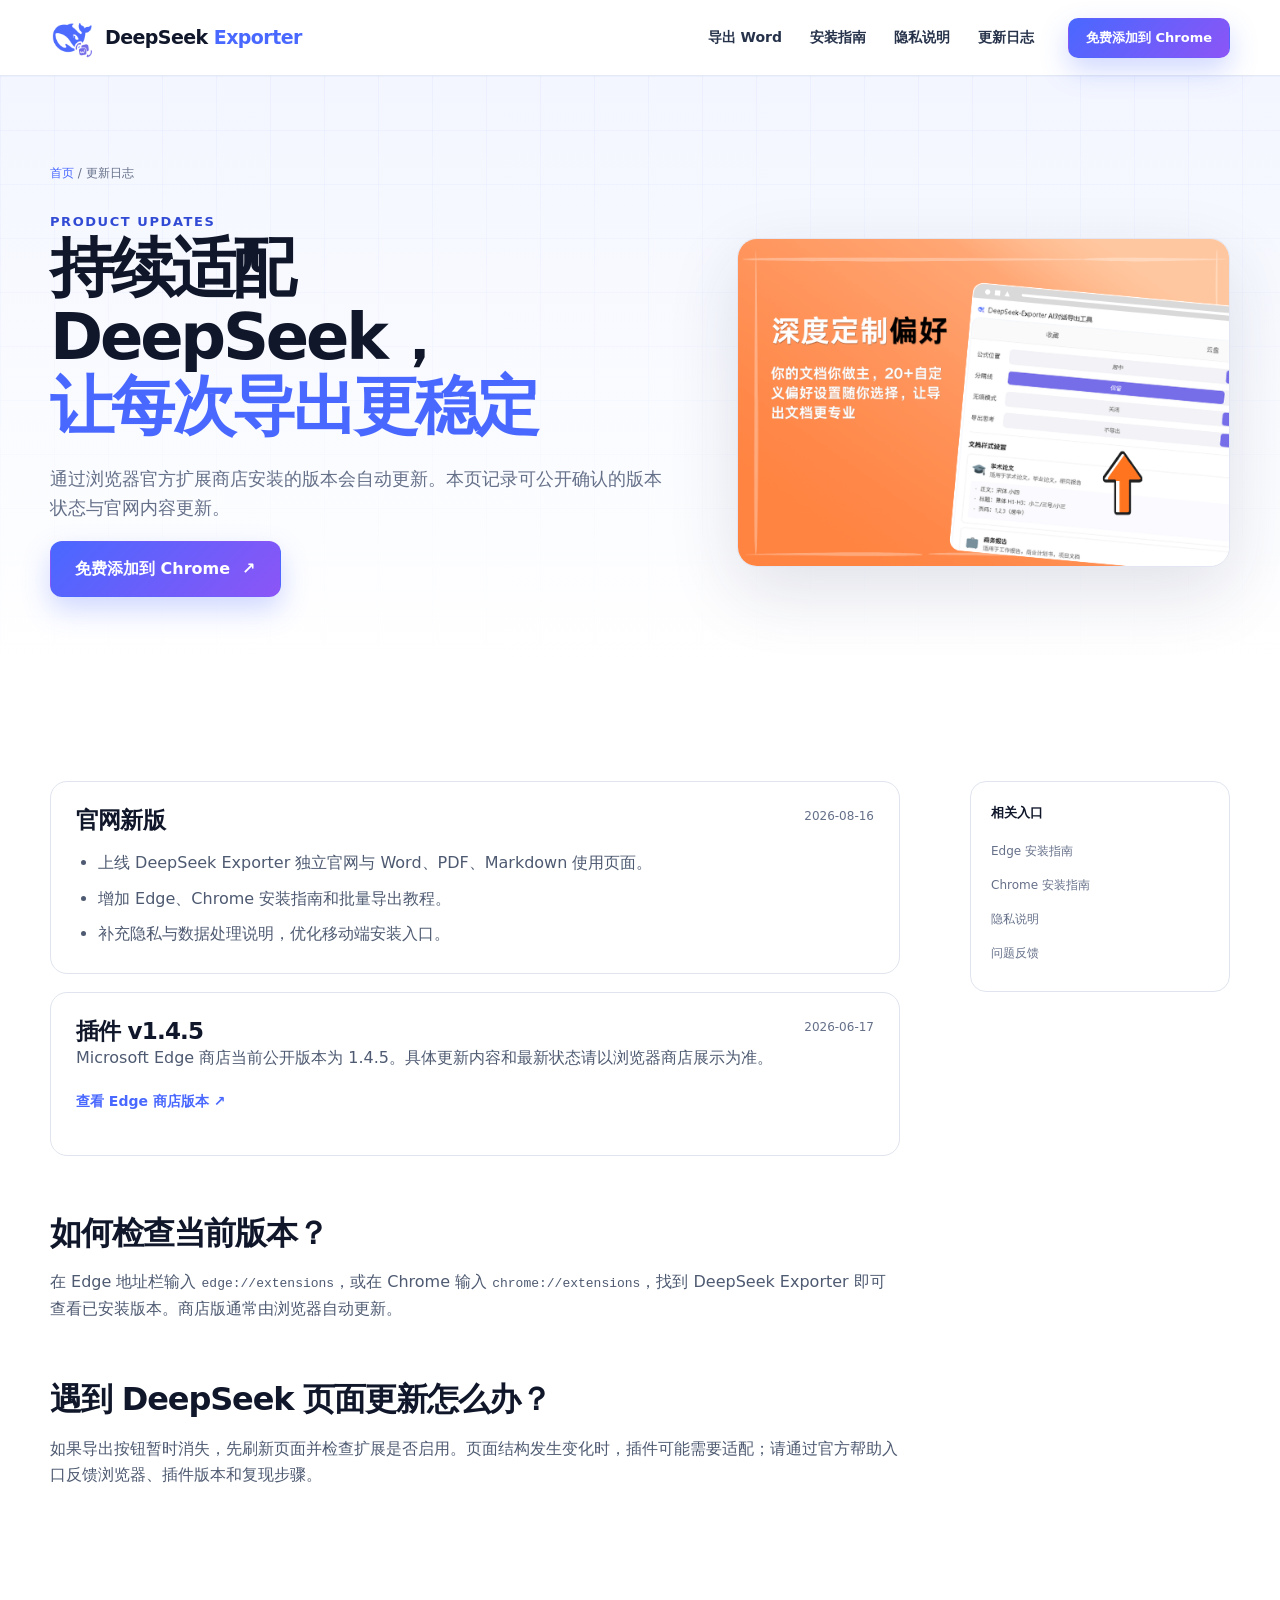
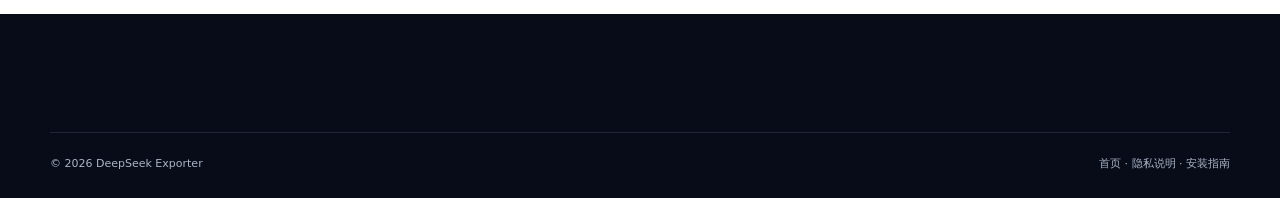
==== changelog/index.html @ f54baf62 "1" ====
<!doctype html><html lang="zh-CN"><head><meta charset="utf-8"><meta name="viewport" content="width=device-width,initial-scale=1"><title>DeepSeek Exporter 更新日志与当前版本</title><meta name="description" content="查看 DeepSeek Exporter 当前商店版本、官网更新和获取最新版本的方法。"><link rel="canonical" href="https://www.aibusgo.com/changelog/"><meta property="og:type" content="article"><meta property="og:title" content="DeepSeek Exporter 更新日志"><meta property="og:description" content="了解当前版本与产品更新状态。"><meta property="og:url" content="https://www.aibusgo.com/changelog/"><meta property="og:image" content="https://www.aibusgo.com/images/og-deepseek-exporter.png"><meta name="twitter:card" content="summary_large_image"><meta name="twitter:title" content="DeepSeek Exporter 更新日志"><meta name="twitter:description" content="了解当前版本与产品更新状态。"><meta name="twitter:image" content="https://www.aibusgo.com/images/og-deepseek-exporter.png"><link rel="icon" href="/images/logo.png"><link rel="stylesheet" href="/styles.css"></head><body>
<header class="site-header" data-header><div class="container nav-shell"><a class="brand" href="/"><img src="/images/logo.png" width="44" height="44" alt="DeepSeek Exporter"><span>DeepSeek <strong>Exporter</strong></span></a><nav class="desktop-nav"><a href="/deepseek-to-word/">导出 Word</a><a href="/guide/install-edge/">安装指南</a><a href="/privacy/">隐私说明</a><a href="/changelog/">更新日志</a></nav><a class="button button-small button-primary nav-cta" data-store-cta data-cta-location="changelog-nav" href="https://microsoftedge.microsoft.com/addons/detail/%E9%B2%B8%E9%B1%BCai%E5%8A%A9%E6%89%8B/lgfpicokhhemdpohohdlffponcillpfa" target="_blank" rel="noopener"><span data-store-label>获取最新版</span></a></div></header>
<main><section class="page-hero"><div class="container"><div class="breadcrumbs"><a href="/">首页</a> / 更新日志</div><div class="page-hero-grid"><div><span class="kicker">Product updates</span><h1>持续适配 DeepSeek，<br><span>让每次导出更稳定</span></h1><p>通过浏览器官方扩展商店安装的版本会自动更新。本页记录可公开确认的版本状态与官网内容更新。</p><a class="button button-primary button-large" data-store-cta data-cta-location="changelog-hero" href="https://microsoftedge.microsoft.com/addons/detail/%E9%B2%B8%E9%B1%BCai%E5%8A%A9%E6%89%8B/lgfpicokhhemdpohohdlffponcillpfa" target="_blank" rel="noopener"><span data-store-label>获取最新版本</span><span>↗</span></a></div><div class="page-visual"><img src="/images/banner-2.png" width="600" height="400" alt="DeepSeek Exporter 当前功能界面"></div></div></div></section>
<section class="section"><div class="container content-layout"><article class="article"><div class="changelog-list"><section class="release"><div class="release-header"><h2>官网新版</h2><time datetime="2026-08-16">2026-08-16</time></div><ul><li>上线 DeepSeek Exporter 独立官网与 Word、PDF、Markdown 使用页面。</li><li>增加 Edge、Chrome 安装指南和批量导出教程。</li><li>补充隐私与数据处理说明，优化移动端安装入口。</li></ul></section><section class="release"><div class="release-header"><h2>插件 v1.4.5</h2><time datetime="2026-06-17">2026-06-17</time></div><p>Microsoft Edge 商店当前公开版本为 1.4.5。具体更新内容和最新状态请以浏览器商店展示为准。</p><p><a class="text-link" href="https://microsoftedge.microsoft.com/addons/detail/%E9%B2%B8%E9%B1%BCai%E5%8A%A9%E6%89%8B/lgfpicokhhemdpohohdlffponcillpfa" target="_blank" rel="noopener">查看 Edge 商店版本 ↗</a></p></section></div><h2>如何检查当前版本？</h2><p>在 Edge 地址栏输入 <code>edge://extensions</code>，或在 Chrome 输入 <code>chrome://extensions</code>，找到 DeepSeek Exporter 即可查看已安装版本。商店版通常由浏览器自动更新。</p><h2>遇到 DeepSeek 页面更新怎么办？</h2><p>如果导出按钮暂时消失，先刷新页面并检查扩展是否启用。页面结构发生变化时，插件可能需要适配；请通过官方帮助入口反馈浏览器、插件版本和复现步骤。</p></article><aside class="toc"><h2>相关入口</h2><a href="/guide/install-edge/">Edge 安装指南</a><a href="/guide/install-chrome/">Chrome 安装指南</a><a href="/privacy/">隐私说明</a><a href="https://www.aiwhaler.com/help/">问题反馈</a></aside></div></section></main><footer class="site-footer"><div class="container footer-bottom"><span>© 2026 DeepSeek Exporter</span><span><a href="/">首页</a> · <a href="/privacy/">隐私说明</a> · <a href="/guide/install-edge/">安装指南</a></span></div></footer><script src="/site.js" defer></script></body></html>
---- styles.css ----
:root{--ink:#10172a;--ink2:#26324a;--muted:#657089;--line:#dfe4ee;--soft:#f4f6fa;--paper:#fff;--blue:#4968ff;--blue2:#314bd5;--violet:#8c55f6;--green:#19a775;--shadow:0 24px 70px rgba(28,41,86,.13);--container:1180px}
*{box-sizing:border-box}html{scroll-behavior:smooth;scroll-padding-top:84px}body{margin:0;color:var(--ink);background:#fff;font-family:Inter,"PingFang SC","Microsoft YaHei",system-ui,-apple-system,"Segoe UI",sans-serif;line-height:1.65;-webkit-font-smoothing:antialiased}body.menu-open{overflow:hidden}a{color:inherit;text-decoration:none}img{max-width:100%;height:auto}button{font:inherit}.container{width:min(var(--container),calc(100% - 48px));margin-inline:auto}.narrow{max-width:880px}.skip-link{position:fixed;z-index:200;top:8px;left:8px;padding:10px 16px;background:#fff;border-radius:8px;transform:translateY(-140%)}.skip-link:focus{transform:none}
.site-header{position:sticky;z-index:100;top:0;height:76px;border-bottom:1px solid rgba(223,228,238,.8);background:rgba(255,255,255,.88);backdrop-filter:blur(18px);transition:box-shadow .2s}.site-header.scrolled{box-shadow:0 10px 30px rgba(19,30,65,.08)}.nav-shell{height:76px;display:flex;align-items:center;gap:34px}.brand{display:flex;align-items:center;gap:11px;font-size:19px;font-weight:720;letter-spacing:-.03em;white-space:nowrap}.brand img{width:44px;height:44px;object-fit:contain}.brand strong{color:var(--blue)}.desktop-nav{display:flex;align-items:center;gap:28px;margin-left:auto;color:var(--ink2);font-size:14px;font-weight:620}.desktop-nav a:hover{color:var(--blue)}
.button{display:inline-flex;align-items:center;justify-content:center;gap:12px;border:1px solid transparent;border-radius:12px;padding:13px 20px;font-weight:750;line-height:1.2;transition:transform .2s,box-shadow .2s,background .2s}.button:hover{transform:translateY(-2px)}.button-primary{color:#fff;background:linear-gradient(135deg,var(--blue),var(--violet));box-shadow:0 12px 28px rgba(73,104,255,.26)}.button-primary:hover{box-shadow:0 16px 36px rgba(73,104,255,.34)}.button-ghost{border-color:var(--line);background:rgba(255,255,255,.72)}.button-ghost:hover{border-color:#bbc4d8;background:#fff}.button-light{color:var(--ink);background:#fff;box-shadow:0 16px 38px rgba(0,0,0,.2)}.button-small{padding:11px 17px;font-size:13px;border-radius:10px}.button-large{padding:17px 24px;min-height:56px}.menu-toggle,.mobile-menu{display:none}
.hero{position:relative;overflow:hidden;padding:82px 0 0;background:radial-gradient(circle at 15% 10%,#eef4ff 0,transparent 42%),linear-gradient(180deg,#fbfcff,#fff)}.hero:before{content:"";position:absolute;inset:0;background-image:linear-gradient(rgba(73,104,255,.045) 1px,transparent 1px),linear-gradient(90deg,rgba(73,104,255,.045) 1px,transparent 1px);background-size:54px 54px;mask-image:linear-gradient(to bottom,#000,transparent 70%)}.hero-glow{position:absolute;border-radius:50%;opacity:.65}.hero-glow-one{width:380px;height:380px;right:4%;top:8%;background:radial-gradient(circle,#dce3ff,transparent 70%)}.hero-glow-two{width:260px;height:260px;left:-100px;bottom:0;background:radial-gradient(circle,#e7dcff,transparent 70%)}.hero-grid{position:relative;display:grid;grid-template-columns:minmax(0,.92fr) minmax(0,1.08fr);align-items:center;gap:66px;min-height:560px}.eyebrow,.kicker{color:var(--blue2);font-size:13px;font-weight:800;letter-spacing:.12em;text-transform:uppercase}.eyebrow{display:inline-flex;align-items:center;gap:9px;padding:8px 12px;border:1px solid #dce3ff;border-radius:99px;background:rgba(255,255,255,.72);letter-spacing:.04em}.status-dot{width:8px;height:8px;border-radius:50%;background:var(--green);box-shadow:0 0 0 5px rgba(25,167,117,.1)}h1,h2,h3,p{margin-top:0}.hero h1{margin:23px 0 22px;font-size:clamp(44px,4vw,56px);line-height:1.08;letter-spacing:-.055em}.hero h1 span{color:transparent;background:linear-gradient(115deg,var(--blue) 4%,var(--violet) 74%);background-clip:text;-webkit-background-clip:text}.hero-lede{max-width:630px;margin-bottom:30px;color:var(--muted);font-size:18px}.hero-actions{display:flex;flex-wrap:wrap;gap:12px}.trust-line{display:flex;flex-wrap:wrap;gap:18px;margin-top:23px;color:#68738a;font-size:13px;font-weight:650}
.product-stage{position:relative;min-width:0;padding:58px 18px}.browser-frame{position:relative;z-index:3;overflow:hidden;border:1px solid rgba(255,255,255,.9);border-radius:22px;background:#fff;box-shadow:0 35px 90px rgba(38,57,122,.23);transform:perspective(1100px) rotateY(-3deg) rotateX(1deg)}.browser-frame img{display:block;width:100%;aspect-ratio:3/2;object-fit:cover}.browser-bar{display:flex;align-items:center;gap:7px;height:42px;padding:0 14px;background:#f7f8fb;border-bottom:1px solid #e8ebf2}.browser-bar>span{width:8px;height:8px;border-radius:50%;background:#c7cddd}.browser-bar>span:first-child{background:#ff7d7d}.browser-bar>span:nth-child(2){background:#ffc667}.browser-bar>span:nth-child(3){background:#58d5a3}.browser-bar div{width:48%;margin-left:16px;padding:5px 12px;border-radius:7px;background:#fff;color:#8b94a8;font-size:9px}.stage-orbit{position:absolute;border:1px solid rgba(73,104,255,.16);border-radius:50%}.orbit-one{inset:4% 0}.orbit-two{inset:15% 9%;border-color:rgba(140,85,246,.18)}.floating-card{position:absolute;z-index:5;display:flex;flex-direction:column;padding:13px 16px;border:1px solid rgba(255,255,255,.9);border-radius:14px;background:rgba(255,255,255,.9);box-shadow:0 16px 35px rgba(32,46,91,.14);backdrop-filter:blur(12px)}.floating-card b{font-size:13px}.floating-card span{color:var(--muted);font-size:10px}.floating-card-top{top:18px;right:-12px}.floating-card-bottom{bottom:20px;left:-20px}
.proof-strip{position:relative;display:grid;grid-template-columns:repeat(4,1fr);margin-top:70px;border:1px solid var(--line);border-bottom:0;border-radius:24px 24px 0 0;background:rgba(255,255,255,.8);box-shadow:0 -10px 40px rgba(39,53,96,.05);backdrop-filter:blur(14px)}.proof-strip div{display:flex;flex-direction:column;align-items:center;padding:25px;border-right:1px solid var(--line)}.proof-strip div:last-child{border:0}.proof-strip strong{font-size:25px;letter-spacing:-.03em}.proof-strip span{color:var(--muted);font-size:12px}
.section{padding:110px 0}.section-soft{background:var(--soft)}.section-heading{max-width:720px;margin:0 auto 52px;text-align:center}.section-heading h2,.install-copy h2{margin:11px 0 15px;font-size:clamp(34px,4vw,50px);line-height:1.15;letter-spacing:-.045em}.section-heading p,.install-copy p{color:var(--muted);font-size:17px}
.format-grid{display:grid;grid-template-columns:repeat(3,minmax(0,1fr));gap:14px}.format-card{min-width:0;display:flex;align-items:center;gap:15px;padding:20px;border:1px solid #e3e7f0;border-radius:17px;background:#fff;transition:transform .2s,border-color .2s,box-shadow .2s}.format-card:hover{transform:translateY(-3px);border-color:#bdc8ff;box-shadow:0 16px 35px rgba(39,55,106,.09)}.format-card.featured{color:#fff;border-color:transparent;background:linear-gradient(135deg,#263cbb,#7350ef);box-shadow:0 15px 34px rgba(62,77,190,.24)}.format-card>span:last-child{margin-left:auto}.format-card h3{margin:0;font-size:16px}.format-card p{margin:2px 0 0;color:var(--muted);font-size:12px}.format-card.featured p{color:#dfe3ff}.file-icon{flex:0 0 43px;display:grid;place-items:center;width:43px;height:48px;border-radius:9px;background:#e9edff;color:var(--blue2);font-size:13px;font-weight:900}.format-card.featured .file-icon{background:rgba(255,255,255,.18);color:#fff}.file-red{color:#d04545;background:#ffeded}.file-dark{color:#293044;background:#e7e9ee}.file-green{color:#14845d;background:#e1f7ef}.file-orange{color:#b65d13;background:#fff0df}.file-purple{color:#7140cc;background:#f0e8ff}
.feature-showcase{display:grid;grid-template-columns:.78fr 1.22fr;gap:34px;padding:20px;border:1px solid var(--line);border-radius:28px;background:#fbfcff}.feature-tabs{display:flex;flex-direction:column;gap:9px}.feature-tab{display:flex;align-items:center;gap:15px;width:100%;padding:18px;border:0;border-radius:15px;background:transparent;color:var(--ink);text-align:left;cursor:pointer}.feature-tab>span{color:#9ba5ba;font-size:12px;font-weight:800}.feature-tab div{display:flex;flex-direction:column}.feature-tab b{font-size:15px}.feature-tab small{margin-top:3px;color:var(--muted)}.feature-tab.active{background:#fff;box-shadow:0 12px 32px rgba(31,45,91,.09)}.feature-tab.active>span{color:var(--blue)}.feature-visual{position:relative;overflow:hidden;min-width:0;border-radius:18px;background:#e9edff}.feature-visual img{display:block;width:100%;height:100%;min-height:390px;object-fit:cover}.visual-label{position:absolute;z-index:2;left:18px;bottom:18px;padding:10px 14px;border:1px solid rgba(255,255,255,.8);border-radius:10px;background:rgba(255,255,255,.88);box-shadow:0 10px 30px rgba(28,38,72,.16);font-size:12px;font-weight:800;backdrop-filter:blur(12px)}.mini-feature-grid{display:grid;grid-template-columns:repeat(3,1fr);gap:14px;margin-top:18px}.mini-feature-grid article{padding:27px;border:1px solid var(--line);border-radius:18px}.mini-feature-grid article>span{display:grid;place-items:center;width:38px;height:38px;border-radius:10px;background:#edf0ff;color:var(--blue);font-weight:900}.mini-feature-grid h3{margin:17px 0 7px;font-size:16px}.mini-feature-grid p{margin:0;color:var(--muted);font-size:13px}
.section-ink{position:relative;overflow:hidden;color:#fff;background:#0b1020}.section-ink:after{content:"";position:absolute;width:520px;height:520px;right:-130px;top:-180px;border-radius:50%;background:radial-gradient(circle,rgba(82,110,255,.35),transparent 67%)}.section-heading.light{position:relative;z-index:2}.section-heading.light .kicker{color:#8ea4ff}.steps{position:relative;z-index:2;display:grid;grid-template-columns:repeat(3,1fr);gap:1px;margin:0;padding:0;list-style:none;border:1px solid #293149;border-radius:20px;background:#293149;overflow:hidden}.steps li{display:flex;gap:18px;padding:33px;background:#10172a}.steps li>span{color:#7186e9;font-size:12px;font-weight:800}.steps h3{margin:0 0 6px;font-size:18px}.steps p{margin:0;color:#9da8bd;font-size:13px}.guide-links{position:relative;z-index:2;display:flex;justify-content:center;flex-wrap:wrap;gap:25px;margin-top:31px;color:#b8c5ff;font-size:13px;font-weight:750}
.install-layout{display:grid;grid-template-columns:.78fr 1.22fr;align-items:start;gap:70px}.install-copy{position:sticky;top:120px}.text-link{color:var(--blue);font-weight:750;font-size:14px}.browser-grid{display:grid;grid-template-columns:1fr 1fr;gap:12px}.browser-card{position:relative;min-width:0;display:flex;align-items:center;gap:14px;padding:20px;border:1px solid var(--line);border-radius:17px;background:#fff;transition:transform .2s,border-color .2s,box-shadow .2s}.browser-card:hover{transform:translateY(-3px);border-color:#b9c4ff;box-shadow:0 16px 35px rgba(35,51,104,.1)}.browser-card img{flex:0 0 44px;width:44px;height:44px;object-fit:contain}.browser-card div{min-width:0}.browser-card h3{margin:0;font-size:15px}.browser-card p{margin:3px 0 0;color:var(--muted);font-size:11px}.browser-card>span:last-child{margin-left:auto}.browser-card.recommended{border-color:#b6c1ff;background:#f8f9ff}.badge{position:absolute;right:12px;top:-9px;padding:3px 8px;border-radius:99px;background:var(--blue);color:#fff;font-size:9px;font-weight:800}
.faq-list{display:grid;gap:10px}.faq-list details{border:1px solid var(--line);border-radius:15px;background:#fff}.faq-list summary{display:flex;justify-content:space-between;align-items:center;gap:18px;padding:20px 22px;font-weight:750;cursor:pointer;list-style:none}.faq-list summary::-webkit-details-marker{display:none}.faq-list summary span{color:var(--blue);font-size:20px;transition:transform .2s}.faq-list details[open] summary span{transform:rotate(45deg)}.faq-list details p{padding:0 22px 21px;margin:0;color:var(--muted);font-size:14px}.final-cta{padding:0 0 90px;background:var(--soft)}.final-cta-inner{display:flex;align-items:center;justify-content:space-between;gap:40px;padding:50px;border-radius:25px;color:#fff;background:linear-gradient(120deg,#314bd5,#7e4deb);box-shadow:0 28px 70px rgba(68,68,189,.26)}.final-cta .kicker{color:#dce2ff}.final-cta h2{max-width:720px;margin:8px 0 0;font-size:clamp(28px,3.4vw,43px);line-height:1.18;letter-spacing:-.04em}
.site-footer{padding:68px 0 24px;color:#aab4c8;background:#080c18}.footer-grid{display:grid;grid-template-columns:2fr repeat(3,1fr);gap:45px}.brand.inverse{color:#fff}.footer-brand p{max-width:270px;margin-top:17px;font-size:13px}.footer-grid h3{margin:0 0 14px;color:#fff;font-size:13px}.footer-grid>div:not(:first-child){display:flex;flex-direction:column;gap:9px}.footer-grid>div:not(:first-child) a{font-size:12px}.footer-grid a:hover{color:#fff}.footer-bottom{display:flex;justify-content:space-between;gap:20px;margin-top:50px;padding-top:22px;border-top:1px solid #202638;font-size:11px}.mobile-sticky-cta{display:none}.reveal{opacity:1;transform:none}.js .reveal{opacity:0;transform:translateY(18px);transition:opacity .6s,transform .6s}.js .reveal.visible{opacity:1;transform:none}
/* SEO content pages */
.page-hero{position:relative;overflow:hidden;padding:88px 0 74px;background:linear-gradient(180deg,#f3f6ff,#fff)}.page-hero:before{content:"";position:absolute;inset:0;background-image:linear-gradient(rgba(73,104,255,.045) 1px,transparent 1px),linear-gradient(90deg,rgba(73,104,255,.045) 1px,transparent 1px);background-size:54px 54px;mask-image:linear-gradient(#000,transparent)}.breadcrumbs{position:relative;margin-bottom:24px;color:var(--muted);font-size:12px}.breadcrumbs a{color:var(--blue)}.page-hero-grid{position:relative;display:grid;grid-template-columns:1fr .8fr;align-items:center;gap:70px}.page-hero h1{margin:0 0 22px;font-size:clamp(42px,5vw,64px);line-height:1.08;letter-spacing:-.05em}.page-hero h1 span{color:var(--blue)}.page-hero p{max-width:690px;color:var(--muted);font-size:18px}.page-visual{overflow:hidden;border:1px solid #e1e6f2;border-radius:20px;background:#fff;box-shadow:var(--shadow)}.page-visual img{display:block;width:100%}.content-layout{display:grid;grid-template-columns:minmax(0,1fr) 260px;gap:70px;align-items:start}.article{min-width:0}.article h2{margin:58px 0 17px;font-size:32px;letter-spacing:-.035em;line-height:1.2}.article h2:first-child{margin-top:0}.article h3{margin:30px 0 10px;font-size:20px}.article p,.article li{color:#4e5a71}.article ul,.article ol{padding-left:22px}.article li+li{margin-top:9px}.callout{margin:30px 0;padding:22px;border-left:4px solid var(--blue);border-radius:0 14px 14px 0;background:#f1f4ff}.callout strong{display:block;margin-bottom:5px}.content-image{overflow:hidden;margin:28px 0;border:1px solid var(--line);border-radius:18px;box-shadow:0 18px 45px rgba(28,40,79,.1)}.content-image img{display:block;width:100%}.toc{position:sticky;top:108px;padding:20px;border:1px solid var(--line);border-radius:16px;background:#fff}.toc h2{margin:0 0 12px;font-size:13px}.toc a{display:block;padding:7px 0;color:var(--muted);font-size:12px}.toc a:hover{color:var(--blue)}.comparison-table{width:100%;border-collapse:separate;border-spacing:0;overflow:hidden;margin:25px 0;border:1px solid var(--line);border-radius:14px}.comparison-table th,.comparison-table td{padding:14px 16px;border-bottom:1px solid var(--line);text-align:left;font-size:13px}.comparison-table th{background:#f4f6fa}.comparison-table tr:last-child td{border-bottom:0}.article-cta{display:flex;align-items:center;justify-content:space-between;gap:30px;margin-top:55px;padding:30px;border-radius:20px;color:#fff;background:linear-gradient(120deg,#263cbb,#7f50eb)}.article-cta h2{margin:0 0 8px;font-size:27px}.article-cta p{margin:0;color:#e1e5ff}.legal-meta{padding:14px 18px;border-radius:12px;background:var(--soft);color:var(--muted);font-size:12px}.changelog-list{display:grid;gap:18px}.release{padding:25px;border:1px solid var(--line);border-radius:17px}.release-header{display:flex;justify-content:space-between;gap:20px}.release h2{margin:0;font-size:23px}.release time{color:var(--muted);font-size:12px}.release ul{margin-bottom:0}
@media(max-width:980px){.desktop-nav{display:none}.menu-toggle{display:flex;flex-direction:column;gap:5px;margin-left:auto;padding:10px;border:0;background:transparent}.menu-toggle span{width:23px;height:2px;border-radius:2px;background:var(--ink);transition:transform .2s,opacity .2s}.menu-toggle[aria-expanded="true"] span:first-child{transform:translateY(7px) rotate(45deg)}.menu-toggle[aria-expanded="true"] span:nth-child(2){opacity:0}.menu-toggle[aria-expanded="true"] span:last-child{transform:translateY(-7px) rotate(-45deg)}.mobile-menu{position:fixed;z-index:99;inset:76px 0 auto;display:flex;flex-direction:column;padding:12px 24px 24px;border-bottom:1px solid var(--line);background:#fff;box-shadow:0 18px 40px rgba(20,31,68,.12);transform:translateY(-130%);visibility:hidden;transition:transform .25s,visibility .25s}.mobile-menu.open{transform:none;visibility:visible}.mobile-menu a{padding:13px 0;border-bottom:1px solid #edf0f5;font-weight:700}.hero{padding-top:48px}.hero-grid,.page-hero-grid{grid-template-columns:1fr;gap:30px}.hero-copy{text-align:center}.hero-lede{margin-inline:auto}.hero-actions,.trust-line{justify-content:center}.product-stage{max-width:720px;width:100%;margin-inline:auto}.proof-strip{margin-top:35px}.feature-showcase,.install-layout{grid-template-columns:1fr}.install-copy{position:static;text-align:center}.browser-grid{max-width:760px;margin-inline:auto}.page-hero{text-align:center}.page-visual{max-width:640px;margin:auto}.content-layout{grid-template-columns:1fr}.toc{display:none}}
@media(max-width:680px){html{scroll-padding-top:70px}.container{width:min(100% - 32px,var(--container))}.site-header,.nav-shell{height:68px}.brand{font-size:16px}.brand img{width:38px;height:38px}.nav-cta{display:none}.mobile-menu{top:68px}.hero{padding-top:39px}.hero-grid{min-height:0;gap:18px}.eyebrow{font-size:10px}.hero h1{margin:19px 0 17px;font-size:clamp(32px,8.7vw,35px);line-height:1.12}.hero h1 br{display:none}.hero-lede{margin-bottom:23px;font-size:15px}.hero-actions{display:grid;grid-template-columns:1fr;width:100%}.button-large{width:100%;min-height:52px;padding:15px 18px}.trust-line{gap:9px 14px;margin-top:17px;font-size:11px}.product-stage{padding:28px 4px 42px}.browser-frame{border-radius:15px;transform:none}.browser-bar{height:33px}.floating-card{display:none}.proof-strip{grid-template-columns:1fr 1fr;margin-top:0;border-bottom:1px solid var(--line);border-radius:18px}.proof-strip div{padding:16px;border-bottom:1px solid var(--line)}.proof-strip div:nth-child(2){border-right:0}.proof-strip div:nth-child(3){border-bottom:0}.proof-strip strong{font-size:21px}.section{padding:76px 0}.section-heading{margin-bottom:34px}.section-heading h2,.install-copy h2{font-size:32px}.section-heading p,.install-copy p{font-size:15px}.format-grid{grid-template-columns:1fr}.format-card{padding:17px}.feature-showcase{padding:10px;gap:14px}.feature-tabs{display:grid;grid-template-columns:1fr 1fr}.feature-tab{padding:13px;gap:8px}.feature-tab small{display:none}.feature-visual img{min-height:0;aspect-ratio:3/2}.mini-feature-grid{grid-template-columns:1fr}.steps{grid-template-columns:1fr}.guide-links{align-items:flex-start;flex-direction:column}.browser-grid{grid-template-columns:1fr}.install-layout{gap:32px}.final-cta{padding-bottom:70px}.final-cta-inner{align-items:stretch;flex-direction:column;padding:30px}.final-cta h2{font-size:29px}.footer-grid{grid-template-columns:1fr 1fr;gap:35px}.footer-brand{grid-column:1/-1}.footer-bottom{align-items:flex-start;flex-direction:column}.mobile-sticky-cta{position:fixed;z-index:90;right:12px;bottom:12px;left:12px;display:flex;align-items:center;justify-content:center;gap:12px;padding:14px 18px;border-radius:13px;color:#fff;background:linear-gradient(135deg,var(--blue),var(--violet));box-shadow:0 15px 45px rgba(49,75,213,.4);font-size:14px;font-weight:800;transform:translateY(120px);transition:transform .25s}.mobile-sticky-cta.visible{transform:none}.site-footer{padding-bottom:88px}.page-hero{padding:54px 0 48px}.page-hero h1{font-size:39px}.page-hero p{font-size:15px}.content-layout{gap:35px}.article h2{margin-top:44px;font-size:27px}.article-cta{align-items:stretch;flex-direction:column}.comparison-table{display:block;overflow-x:auto;white-space:nowrap}}
@media(prefers-reduced-motion:reduce){html{scroll-behavior:auto}*,*:before,*:after{transition-duration:.01ms!important;animation-duration:.01ms!important}.js .reveal{opacity:1;transform:none}}
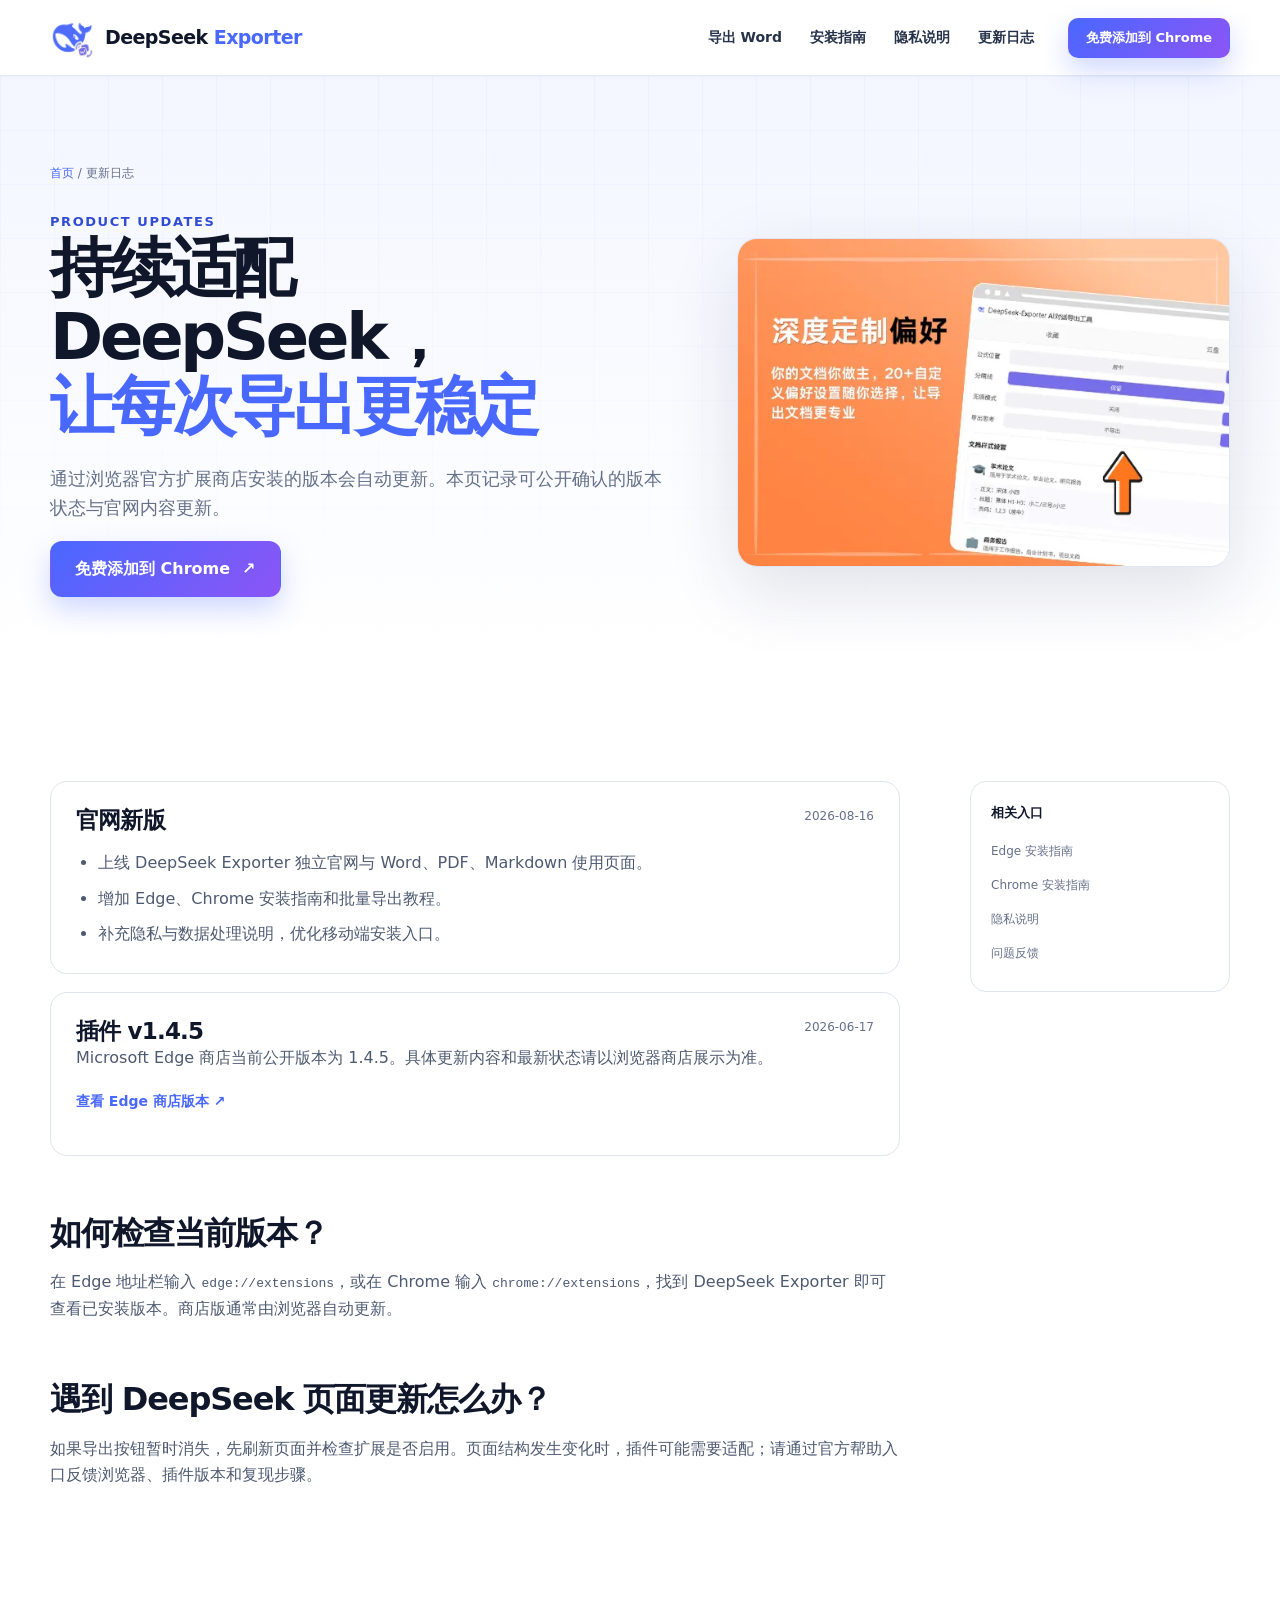
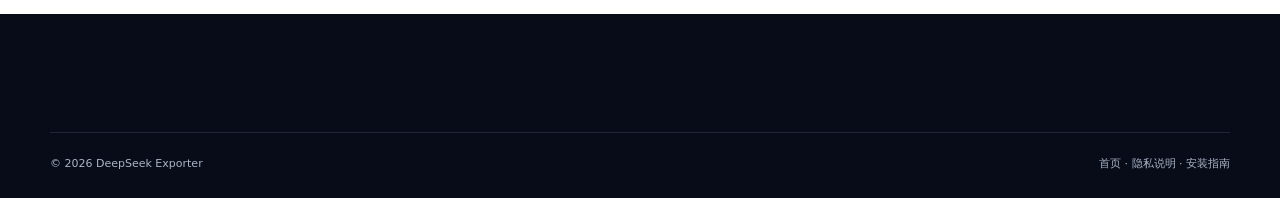
==== commit 2a38bf75: "1" ====
--- a/changelog/index.html
+++ b/changelog/index.html
@@ -1,4 +1,4 @@
-<!doctype html><html lang="zh-CN"><head><meta charset="utf-8"><meta name="viewport" content="width=device-width,initial-scale=1"><title>DeepSeek Exporter 更新日志与当前版本</title><meta name="description" content="查看 DeepSeek Exporter 当前商店版本、官网更新和获取最新版本的方法。"><link rel="canonical" href="https://www.aibusgo.com/changelog/"><meta property="og:type" content="article"><meta property="og:title" content="DeepSeek Exporter 更新日志"><meta property="og:description" content="了解当前版本与产品更新状态。"><meta property="og:url" content="https://www.aibusgo.com/changelog/"><meta property="og:image" content="https://www.aibusgo.com/images/og-deepseek-exporter.png"><meta name="twitter:card" content="summary_large_image"><meta name="twitter:title" content="DeepSeek Exporter 更新日志"><meta name="twitter:description" content="了解当前版本与产品更新状态。"><meta name="twitter:image" content="https://www.aibusgo.com/images/og-deepseek-exporter.png"><link rel="icon" href="/images/logo.png"><link rel="stylesheet" href="/styles.css"></head><body>
-<header class="site-header" data-header><div class="container nav-shell"><a class="brand" href="/"><img src="/images/logo.png" width="44" height="44" alt="DeepSeek Exporter"><span>DeepSeek <strong>Exporter</strong></span></a><nav class="desktop-nav"><a href="/deepseek-to-word/">导出 Word</a><a href="/guide/install-edge/">安装指南</a><a href="/privacy/">隐私说明</a><a href="/changelog/">更新日志</a></nav><a class="button button-small button-primary nav-cta" data-store-cta data-cta-location="changelog-nav" href="https://microsoftedge.microsoft.com/addons/detail/%E9%B2%B8%E9%B1%BCai%E5%8A%A9%E6%89%8B/lgfpicokhhemdpohohdlffponcillpfa" target="_blank" rel="noopener"><span data-store-label>获取最新版</span></a></div></header>
-<main><section class="page-hero"><div class="container"><div class="breadcrumbs"><a href="/">首页</a> / 更新日志</div><div class="page-hero-grid"><div><span class="kicker">Product updates</span><h1>持续适配 DeepSeek，<br><span>让每次导出更稳定</span></h1><p>通过浏览器官方扩展商店安装的版本会自动更新。本页记录可公开确认的版本状态与官网内容更新。</p><a class="button button-primary button-large" data-store-cta data-cta-location="changelog-hero" href="https://microsoftedge.microsoft.com/addons/detail/%E9%B2%B8%E9%B1%BCai%E5%8A%A9%E6%89%8B/lgfpicokhhemdpohohdlffponcillpfa" target="_blank" rel="noopener"><span data-store-label>获取最新版本</span><span>↗</span></a></div><div class="page-visual"><img src="/images/banner-2.png" width="600" height="400" alt="DeepSeek Exporter 当前功能界面"></div></div></div></section>
+<!doctype html><html lang="zh-CN"><head><meta charset="utf-8"><meta name="viewport" content="width=device-width,initial-scale=1"><title>DeepSeek Exporter 更新日志与当前版本</title><meta name="description" content="查看 DeepSeek Exporter 当前商店版本、官网更新和获取最新版本的方法。"><link rel="canonical" href="https://www.aibusgo.com/changelog/"><meta property="og:type" content="article"><meta property="og:title" content="DeepSeek Exporter 更新日志"><meta property="og:description" content="了解当前版本与产品更新状态。"><meta property="og:url" content="https://www.aibusgo.com/changelog/"><meta property="og:image" content="https://www.aibusgo.com/images/og-deepseek-exporter.jpg"><meta name="twitter:card" content="summary_large_image"><meta name="twitter:title" content="DeepSeek Exporter 更新日志"><meta name="twitter:description" content="了解当前版本与产品更新状态。"><meta name="twitter:image" content="https://www.aibusgo.com/images/og-deepseek-exporter.jpg"><link rel="icon" href="/images/logo.png"><link rel="stylesheet" href="/styles.css"></head><body>
+<header class="site-header" data-header><div class="container nav-shell"><a class="brand" href="/"><img src="/images/logo-display.webp" width="44" height="44" alt="DeepSeek Exporter"><span>DeepSeek <strong>Exporter</strong></span></a><nav class="desktop-nav"><a href="/deepseek-to-word/">导出 Word</a><a href="/guide/install-edge/">安装指南</a><a href="/privacy/">隐私说明</a><a href="/changelog/">更新日志</a></nav><a class="button button-small button-primary nav-cta" data-store-cta data-cta-location="changelog-nav" href="https://microsoftedge.microsoft.com/addons/detail/%E9%B2%B8%E9%B1%BCai%E5%8A%A9%E6%89%8B/lgfpicokhhemdpohohdlffponcillpfa" target="_blank" rel="noopener"><span data-store-label>获取最新版</span></a></div></header>
+<main><section class="page-hero"><div class="container"><div class="breadcrumbs"><a href="/">首页</a> / 更新日志</div><div class="page-hero-grid"><div><span class="kicker">Product updates</span><h1>持续适配 DeepSeek，<br><span>让每次导出更稳定</span></h1><p>通过浏览器官方扩展商店安装的版本会自动更新。本页记录可公开确认的版本状态与官网内容更新。</p><a class="button button-primary button-large" data-store-cta data-cta-location="changelog-hero" href="https://microsoftedge.microsoft.com/addons/detail/%E9%B2%B8%E9%B1%BCai%E5%8A%A9%E6%89%8B/lgfpicokhhemdpohohdlffponcillpfa" target="_blank" rel="noopener"><span data-store-label>获取最新版本</span><span>↗</span></a></div><div class="page-visual"><img src="/images/banner-2.webp" width="600" height="400" alt="DeepSeek Exporter 当前功能界面"></div></div></div></section>
 <section class="section"><div class="container content-layout"><article class="article"><div class="changelog-list"><section class="release"><div class="release-header"><h2>官网新版</h2><time datetime="2026-08-16">2026-08-16</time></div><ul><li>上线 DeepSeek Exporter 独立官网与 Word、PDF、Markdown 使用页面。</li><li>增加 Edge、Chrome 安装指南和批量导出教程。</li><li>补充隐私与数据处理说明，优化移动端安装入口。</li></ul></section><section class="release"><div class="release-header"><h2>插件 v1.4.5</h2><time datetime="2026-06-17">2026-06-17</time></div><p>Microsoft Edge 商店当前公开版本为 1.4.5。具体更新内容和最新状态请以浏览器商店展示为准。</p><p><a class="text-link" href="https://microsoftedge.microsoft.com/addons/detail/%E9%B2%B8%E9%B1%BCai%E5%8A%A9%E6%89%8B/lgfpicokhhemdpohohdlffponcillpfa" target="_blank" rel="noopener">查看 Edge 商店版本 ↗</a></p></section></div><h2>如何检查当前版本？</h2><p>在 Edge 地址栏输入 <code>edge://extensions</code>，或在 Chrome 输入 <code>chrome://extensions</code>，找到 DeepSeek Exporter 即可查看已安装版本。商店版通常由浏览器自动更新。</p><h2>遇到 DeepSeek 页面更新怎么办？</h2><p>如果导出按钮暂时消失，先刷新页面并检查扩展是否启用。页面结构发生变化时，插件可能需要适配；请通过官方帮助入口反馈浏览器、插件版本和复现步骤。</p></article><aside class="toc"><h2>相关入口</h2><a href="/guide/install-edge/">Edge 安装指南</a><a href="/guide/install-chrome/">Chrome 安装指南</a><a href="/privacy/">隐私说明</a><a href="https://www.aiwhaler.com/help/">问题反馈</a></aside></div></section></main><footer class="site-footer"><div class="container footer-bottom"><span>© 2026 DeepSeek Exporter</span><span><a href="/">首页</a> · <a href="/privacy/">隐私说明</a> · <a href="/guide/install-edge/">安装指南</a></span></div></footer><script src="/site.js" defer></script></body></html>
--- a/styles.css
+++ b/styles.css
@@ -17,3 +17,24 @@
 @media(max-width:980px){.desktop-nav{display:none}.menu-toggle{display:flex;flex-direction:column;gap:5px;margin-left:auto;padding:10px;border:0;background:transparent}.menu-toggle span{width:23px;height:2px;border-radius:2px;background:var(--ink);transition:transform .2s,opacity .2s}.menu-toggle[aria-expanded="true"] span:first-child{transform:translateY(7px) rotate(45deg)}.menu-toggle[aria-expanded="true"] span:nth-child(2){opacity:0}.menu-toggle[aria-expanded="true"] span:last-child{transform:translateY(-7px) rotate(-45deg)}.mobile-menu{position:fixed;z-index:99;inset:76px 0 auto;display:flex;flex-direction:column;padding:12px 24px 24px;border-bottom:1px solid var(--line);background:#fff;box-shadow:0 18px 40px rgba(20,31,68,.12);transform:translateY(-130%);visibility:hidden;transition:transform .25s,visibility .25s}.mobile-menu.open{transform:none;visibility:visible}.mobile-menu a{padding:13px 0;border-bottom:1px solid #edf0f5;font-weight:700}.hero{padding-top:48px}.hero-grid,.page-hero-grid{grid-template-columns:1fr;gap:30px}.hero-copy{text-align:center}.hero-lede{margin-inline:auto}.hero-actions,.trust-line{justify-content:center}.product-stage{max-width:720px;width:100%;margin-inline:auto}.proof-strip{margin-top:35px}.feature-showcase,.install-layout{grid-template-columns:1fr}.install-copy{position:static;text-align:center}.browser-grid{max-width:760px;margin-inline:auto}.page-hero{text-align:center}.page-visual{max-width:640px;margin:auto}.content-layout{grid-template-columns:1fr}.toc{display:none}}
 @media(max-width:680px){html{scroll-padding-top:70px}.container{width:min(100% - 32px,var(--container))}.site-header,.nav-shell{height:68px}.brand{font-size:16px}.brand img{width:38px;height:38px}.nav-cta{display:none}.mobile-menu{top:68px}.hero{padding-top:39px}.hero-grid{min-height:0;gap:18px}.eyebrow{font-size:10px}.hero h1{margin:19px 0 17px;font-size:clamp(32px,8.7vw,35px);line-height:1.12}.hero h1 br{display:none}.hero-lede{margin-bottom:23px;font-size:15px}.hero-actions{display:grid;grid-template-columns:1fr;width:100%}.button-large{width:100%;min-height:52px;padding:15px 18px}.trust-line{gap:9px 14px;margin-top:17px;font-size:11px}.product-stage{padding:28px 4px 42px}.browser-frame{border-radius:15px;transform:none}.browser-bar{height:33px}.floating-card{display:none}.proof-strip{grid-template-columns:1fr 1fr;margin-top:0;border-bottom:1px solid var(--line);border-radius:18px}.proof-strip div{padding:16px;border-bottom:1px solid var(--line)}.proof-strip div:nth-child(2){border-right:0}.proof-strip div:nth-child(3){border-bottom:0}.proof-strip strong{font-size:21px}.section{padding:76px 0}.section-heading{margin-bottom:34px}.section-heading h2,.install-copy h2{font-size:32px}.section-heading p,.install-copy p{font-size:15px}.format-grid{grid-template-columns:1fr}.format-card{padding:17px}.feature-showcase{padding:10px;gap:14px}.feature-tabs{display:grid;grid-template-columns:1fr 1fr}.feature-tab{padding:13px;gap:8px}.feature-tab small{display:none}.feature-visual img{min-height:0;aspect-ratio:3/2}.mini-feature-grid{grid-template-columns:1fr}.steps{grid-template-columns:1fr}.guide-links{align-items:flex-start;flex-direction:column}.browser-grid{grid-template-columns:1fr}.install-layout{gap:32px}.final-cta{padding-bottom:70px}.final-cta-inner{align-items:stretch;flex-direction:column;padding:30px}.final-cta h2{font-size:29px}.footer-grid{grid-template-columns:1fr 1fr;gap:35px}.footer-brand{grid-column:1/-1}.footer-bottom{align-items:flex-start;flex-direction:column}.mobile-sticky-cta{position:fixed;z-index:90;right:12px;bottom:12px;left:12px;display:flex;align-items:center;justify-content:center;gap:12px;padding:14px 18px;border-radius:13px;color:#fff;background:linear-gradient(135deg,var(--blue),var(--violet));box-shadow:0 15px 45px rgba(49,75,213,.4);font-size:14px;font-weight:800;transform:translateY(120px);transition:transform .25s}.mobile-sticky-cta.visible{transform:none}.site-footer{padding-bottom:88px}.page-hero{padding:54px 0 48px}.page-hero h1{font-size:39px}.page-hero p{font-size:15px}.content-layout{gap:35px}.article h2{margin-top:44px;font-size:27px}.article-cta{align-items:stretch;flex-direction:column}.comparison-table{display:block;overflow-x:auto;white-space:nowrap}}
 @media(prefers-reduced-motion:reduce){html{scroll-behavior:auto}*,*:before,*:after{transition-duration:.01ms!important;animation-duration:.01ms!important}.js .reveal{opacity:1;transform:none}}
+
+/* Edge-first install path and retained offline installation */
+.edge-primary{color:#fff;background:linear-gradient(135deg,#0a63cf 0%,#078ca9 58%,#08a49b 100%);box-shadow:0 13px 30px rgba(4,116,158,.27)}
+.edge-primary:hover{box-shadow:0 17px 38px rgba(4,116,158,.36)}
+.button-icon{flex:0 0 auto;width:22px;height:22px;object-fit:contain}
+.nav-cta .button-icon{width:19px;height:19px}
+.hero-demo-link{display:inline-flex;align-items:center;gap:7px;margin-top:17px;color:var(--blue2);font-size:13px;font-weight:750}
+.button-offline{border-color:#c8d0df;background:rgba(255,255,255,.84)}
+.install-options{min-width:0}
+.install-privacy-link{display:inline-block;margin-top:18px}
+.edge-card{border-width:2px;border-color:#42aab4;background:linear-gradient(135deg,#f1fbff,#f4fffc);box-shadow:0 15px 35px rgba(5,127,154,.1)}
+.edge-card .badge{background:linear-gradient(135deg,#0a63cf,#08a49b)}
+.offline-panel{display:flex;align-items:center;gap:15px;margin-top:14px;padding:19px 21px;border:1px dashed #aeb9cc;border-radius:17px;background:#f8fafc;transition:transform .2s,border-color .2s,background .2s}
+.offline-panel:hover{transform:translateY(-2px);border-color:#7888a6;background:#fff}
+.offline-icon{display:grid;place-items:center;flex:0 0 42px;width:42px;height:42px;border-radius:12px;color:#4e5c75;background:#e9edf4;font-size:21px;font-weight:900}
+.offline-panel div{display:flex;flex:1;min-width:0;flex-direction:column}
+.offline-panel strong{font-size:15px}.offline-panel small{color:var(--muted);font-size:11px}
+.offline-panel>span:last-child{color:var(--blue2);font-size:11px;font-weight:800;white-space:nowrap}
+.final-offline-link{display:inline-block;margin-top:13px;color:#e5e9ff;font-size:13px;font-weight:720;text-decoration:underline;text-underline-offset:4px}
+.mobile-sticky-cta.edge-primary{background:linear-gradient(135deg,#0a63cf,#08a49b)}
+@media(max-width:680px){.hero-demo-link{justify-content:center}.offline-panel{align-items:flex-start;flex-wrap:wrap}.offline-panel>span:last-child{margin-left:57px}.install-copy>.edge-primary{width:100%}.button-offline{font-size:13px}}
